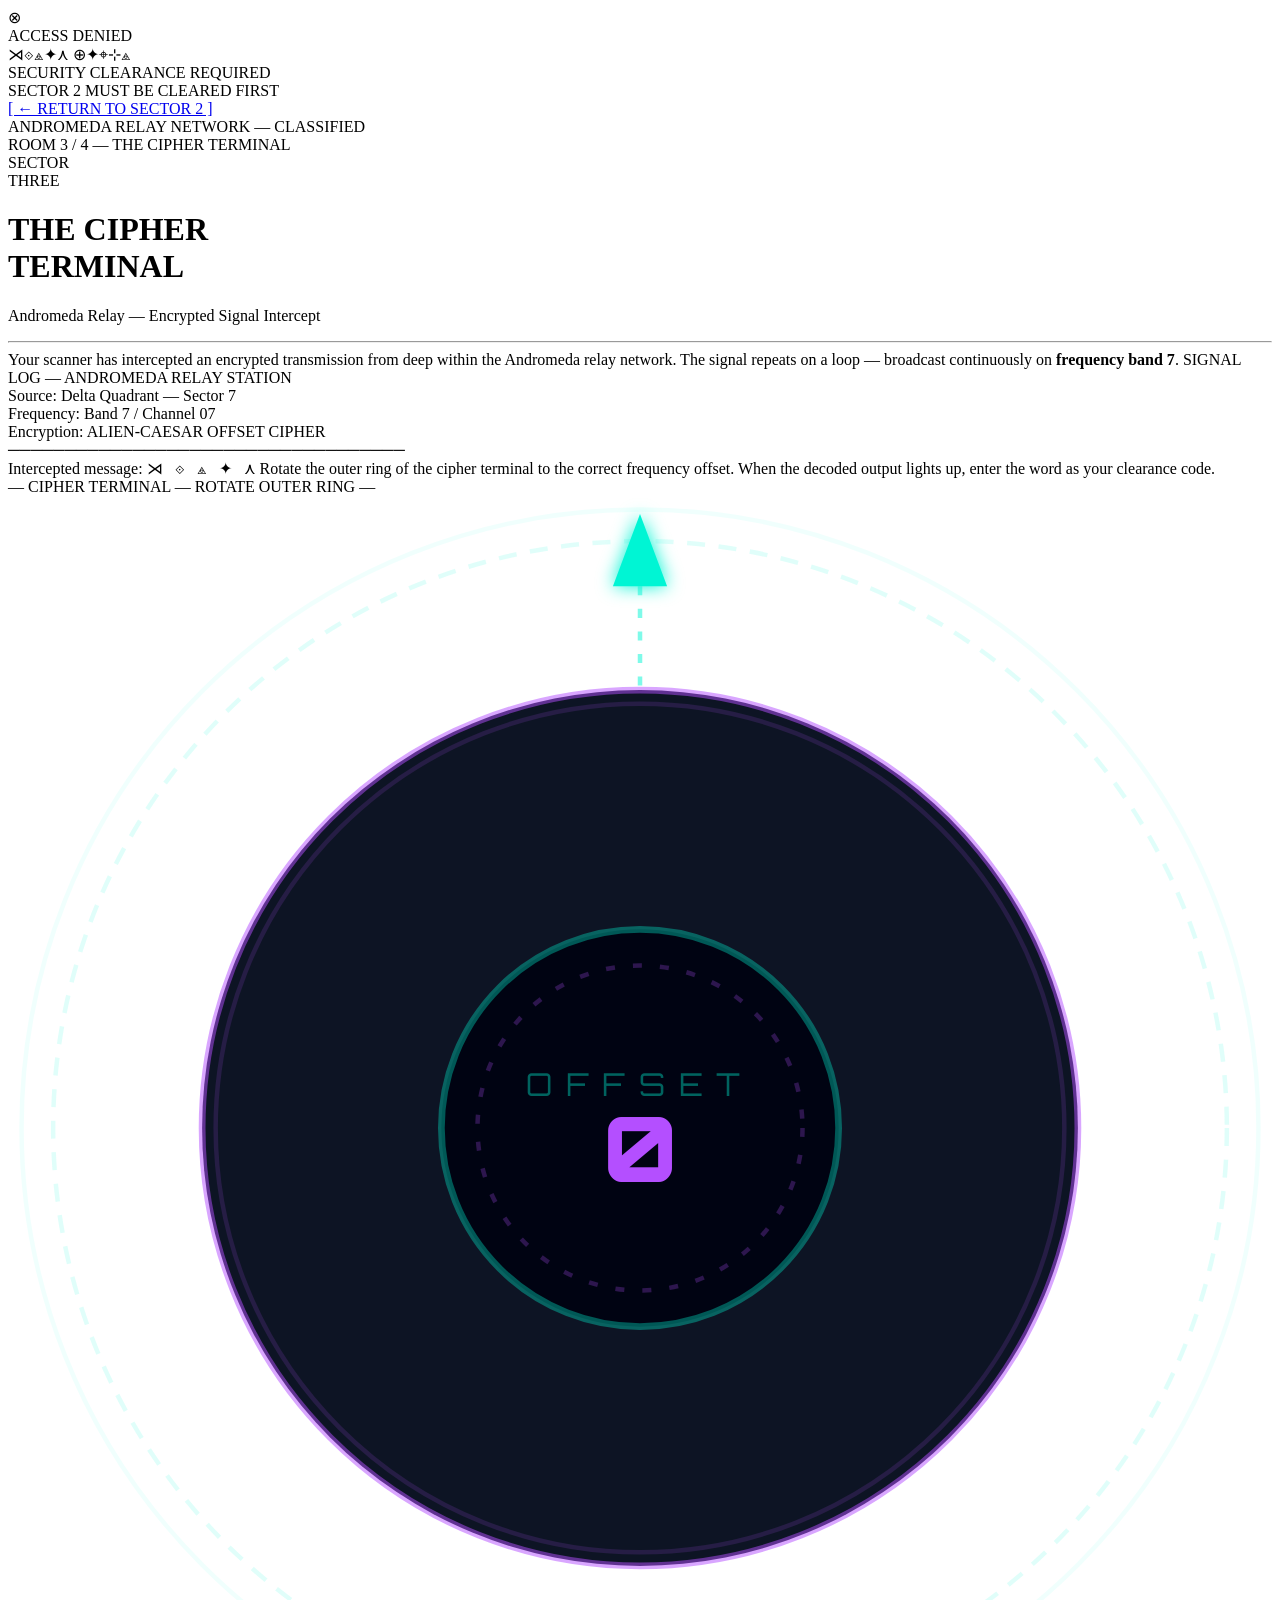
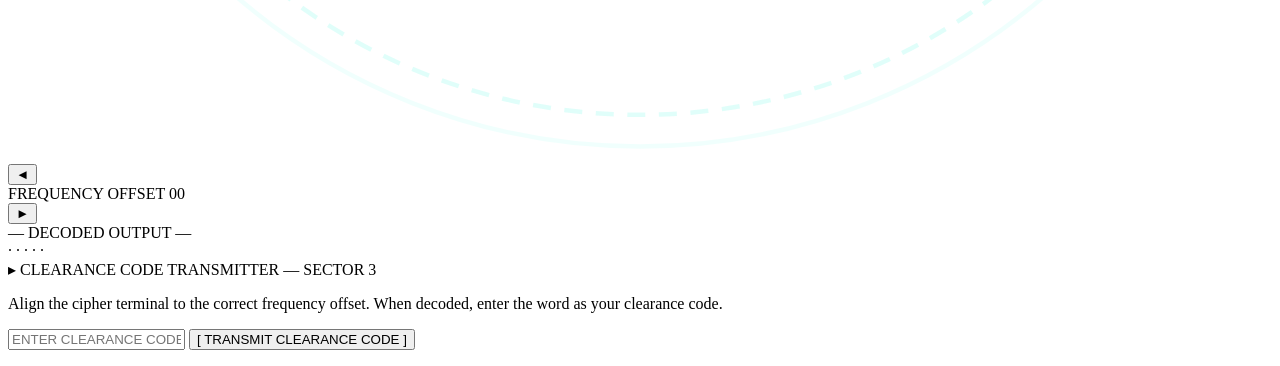
==== index.html @ b783ea75 "feat: add HTML structure and alien narrative for cipher terminal Closes #1" ====
<!DOCTYPE html>
<html lang="en">
<head>
  <meta charset="UTF-8">
  <meta name="viewport" content="width=device-width, initial-scale=1.0">
  <title>Room 3 — The Cipher Terminal</title>
  <link rel="preconnect" href="https://fonts.googleapis.com">
  <link href="https://fonts.googleapis.com/css2?family=Orbitron:wght@400;700;900&family=Share+Tech+Mono&display=swap" rel="stylesheet">
  <link rel="stylesheet" href="style.css">
</head>
<body>

  <!-- Locked screen -->
  <div id="locked-screen">
    <div class="locked-skull">⊗</div>
    <div class="locked-title">ACCESS DENIED</div>
    <div class="locked-alien">⋊⟐⟁✦⋏ ⊕✦⌖⊹⟁</div>
    <div class="locked-sub">SECURITY CLEARANCE REQUIRED<br>SECTOR 2 MUST BE CLEARED FIRST</div>
    <a href="#room2" class="btn-back">[ ← RETURN TO SECTOR 2 ]</a>
  </div>

  <!-- Game screen -->
  <div id="game-screen">

    <div class="room-header">
      <div>
        <div class="room-meta">ANDROMEDA RELAY NETWORK — CLASSIFIED</div>
        <div class="room-title-line">ROOM 3 / 4 — THE CIPHER TERMINAL</div>
      </div>
      <div class="sector-badge">SECTOR<br>THREE</div>
    </div>

    <div class="track">
      <div class="tick done"></div>
      <div class="tick done"></div>
      <div class="tick current"></div>
      <div class="tick"></div>
    </div>

    <h1 class="room-main-title">THE CIPHER<br>TERMINAL</h1>
    <p class="room-sub">Andromeda Relay — Encrypted Signal Intercept</p>

    <hr class="rule">

    <div class="narrative">
      Your scanner has intercepted an encrypted transmission from deep within the Andromeda relay network.
      The signal repeats on a loop — broadcast continuously on <strong class="highlight">frequency band 7</strong>.

      <span class="clue-block">
        SIGNAL LOG — ANDROMEDA RELAY STATION<br>
        Source: Delta Quadrant — Sector 7<br>
        Frequency: Band 7 / Channel 07<br>
        Encryption: ALIEN-CAESAR OFFSET CIPHER<br>
        ───────────────────────────────────<br>
        Intercepted message:
      </span>

      <span class="ciphertext" id="ciphertext-display">⋊ &nbsp; ⟐ &nbsp; ⟁ &nbsp; ✦ &nbsp; ⋏</span>

      Rotate the outer ring of the cipher terminal to the correct frequency offset.
      When the decoded output lights up, enter the word as your clearance code.
    </div>

    <!-- Cipher wheel -->
    <div class="wheel-section">
      <div class="wheel-label">— CIPHER TERMINAL — ROTATE OUTER RING —</div>

      <div class="wheel-wrapper">
        <div class="wheel-glow-ring"></div>
        <svg id="cipher-svg" viewBox="0 0 280 280">
          <!-- Outer decorative rings -->
          <circle cx="140" cy="140" r="137" fill="none" stroke="rgba(0,245,212,0.06)" stroke-width="1"/>
          <circle cx="140" cy="140" r="130" fill="none" stroke="rgba(0,245,212,0.12)" stroke-width="1" stroke-dasharray="4 3"/>

          <!-- Outer alien ring (rotatable) -->
          <g id="outer-ring"></g>

          <!-- Ring divider -->
          <circle cx="140" cy="140" r="97" fill="rgba(0,8,25,0.95)" stroke="rgba(180,79,255,0.5)" stroke-width="1.5"/>
          <circle cx="140" cy="140" r="94" fill="none" stroke="rgba(180,79,255,0.15)" stroke-width="1"/>

          <!-- Inner letters ring (fixed) -->
          <g id="inner-ring"></g>

          <!-- Center plate -->
          <circle cx="140" cy="140" r="44" fill="rgba(0,4,18,0.98)" stroke="rgba(0,245,212,0.35)" stroke-width="1.5"/>
          <circle cx="140" cy="140" r="36" fill="none" stroke="rgba(180,79,255,0.25)" stroke-width="1" stroke-dasharray="2 4"/>

          <!-- Center text -->
          <text x="140" y="133" text-anchor="middle" fill="rgba(0,245,212,0.4)" font-family="Orbitron,sans-serif" font-size="7" letter-spacing="3">OFFSET</text>
          <text id="center-offset" x="140" y="152" text-anchor="middle" fill="#b44fff" font-family="Orbitron,sans-serif" font-size="20" font-weight="900">0</text>

          <!-- Indicator pointer -->
          <polygon points="140,4 134,20 146,20" fill="#00f5d4" filter="url(#glow-cyan-f)"/>
          <line x1="140" y1="20" x2="140" y2="42" stroke="rgba(0,245,212,0.5)" stroke-width="1" stroke-dasharray="2 3"/>

          <!-- Defs -->
          <defs>
            <filter id="glow-cyan-f" x="-50%" y="-50%" width="200%" height="200%">
              <feGaussianBlur in="SourceGraphic" stdDeviation="2" result="blur"/>
              <feMerge><feMergeNode in="blur"/><feMergeNode in="SourceGraphic"/></feMerge>
            </filter>
            <filter id="glow-purple-f" x="-50%" y="-50%" width="200%" height="200%">
              <feGaussianBlur in="SourceGraphic" stdDeviation="1.5" result="blur"/>
              <feMerge><feMergeNode in="blur"/><feMergeNode in="SourceGraphic"/></feMerge>
            </filter>
          </defs>
        </svg>
      </div>

      <div class="wheel-controls">
        <button class="rotate-btn" id="btn-left" onclick="rotate(-1)">◄</button>
        <div class="offset-display">
          <span class="offset-label">FREQUENCY OFFSET</span>
          <span class="offset-value" id="offset-display">00</span>
        </div>
        <button class="rotate-btn" id="btn-right" onclick="rotate(1)">►</button>
      </div>
    </div>

    <!-- Decoded output -->
    <div class="decoded-section">
      <span class="decoded-label">— DECODED OUTPUT —</span>
      <div class="decoded-text" id="decoded-output">· · · · ·</div>
      <div class="decoded-hint" id="decoded-hint"></div>
    </div>

    <!-- Answer -->
    <div class="puzzle">
      <span class="puzzle-label">▸ CLEARANCE CODE TRANSMITTER — SECTOR 3</span>
      <p class="puzzle-q">Align the cipher terminal to the correct frequency offset. When decoded, enter the word as your clearance code.</p>
      <input type="text" id="answer" class="answer-input" placeholder="ENTER CLEARANCE CODE"
             maxlength="10" autocomplete="off" autocorrect="off"
             autocapitalize="characters" spellcheck="false">
      <button class="confirm-btn" onclick="checkAnswer()">[ TRANSMIT CLEARANCE CODE ]</button>
      <p class="feedback" id="feedback"></p>
    </div>

  </div>

  <script src="game.js"></script>
</body>
</html>
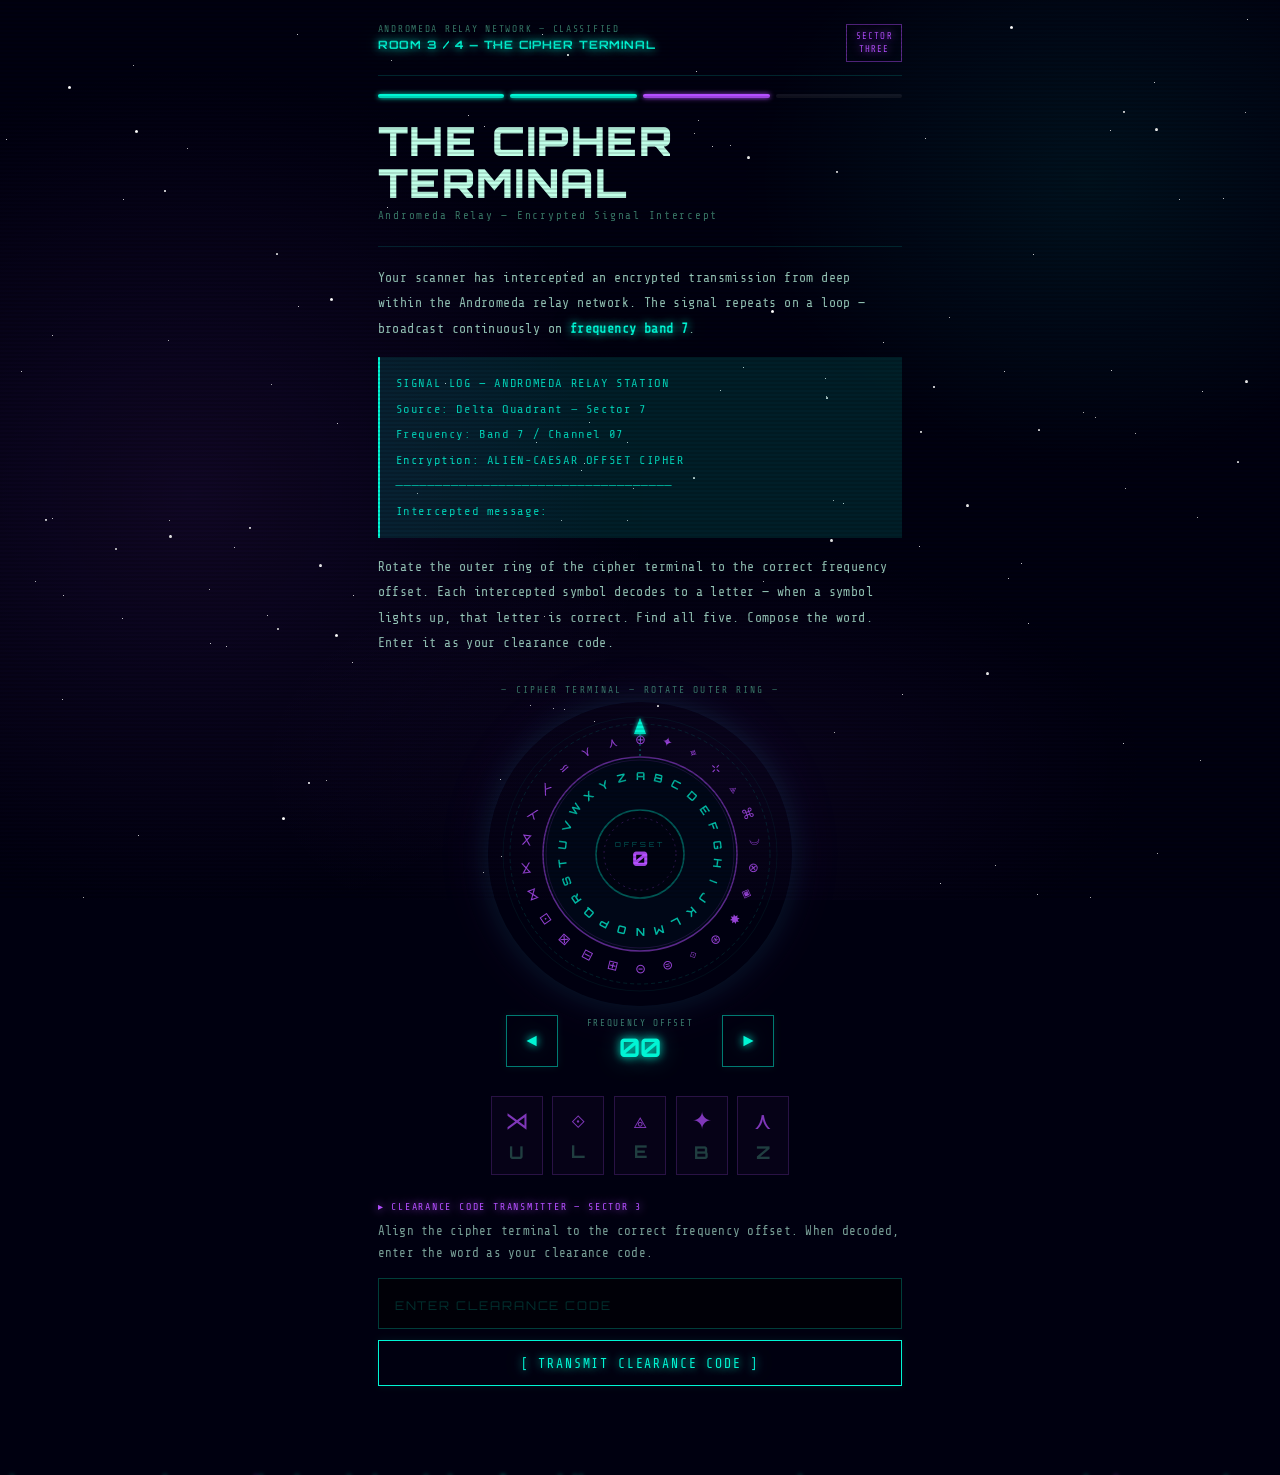
==== commit ae9a25f2: "feat: replace decoded output with per-symbol lighting mechanic Player now reads individual lit lette" ====
--- a/index.html
+++ b/index.html
@@ -9,15 +9,6 @@
   <link rel="stylesheet" href="style.css">
 </head>
 <body>
-
-  <!-- Locked screen -->
-  <div id="locked-screen">
-    <div class="locked-skull">⊗</div>
-    <div class="locked-title">ACCESS DENIED</div>
-    <div class="locked-alien">⋊⟐⟁✦⋏ ⊕✦⌖⊹⟁</div>
-    <div class="locked-sub">SECURITY CLEARANCE REQUIRED<br>SECTOR 2 MUST BE CLEARED FIRST</div>
-    <a href="#room2" class="btn-back">[ ← RETURN TO SECTOR 2 ]</a>
-  </div>
 
   <!-- Game screen -->
   <div id="game-screen">
@@ -55,10 +46,9 @@
         Intercepted message:
       </span>
 
-      <span class="ciphertext" id="ciphertext-display">⋊ &nbsp; ⟐ &nbsp; ⟁ &nbsp; ✦ &nbsp; ⋏</span>
-
       Rotate the outer ring of the cipher terminal to the correct frequency offset.
-      When the decoded output lights up, enter the word as your clearance code.
+      Each intercepted symbol decodes to a letter — when a symbol lights up, that letter is correct.
+      Find all five. Compose the word. Enter it as your clearance code.
     </div>
 
     <!-- Cipher wheel -->
@@ -118,12 +108,8 @@
       </div>
     </div>
 
-    <!-- Decoded output -->
-    <div class="decoded-section">
-      <span class="decoded-label">— DECODED OUTPUT —</span>
-      <div class="decoded-text" id="decoded-output">· · · · ·</div>
-      <div class="decoded-hint" id="decoded-hint"></div>
-    </div>
+    <!-- Symbol grid: each ciphertext symbol + its current decoded letter -->
+    <div class="symbol-grid" id="symbol-grid"></div>
 
     <!-- Answer -->
     <div class="puzzle">
--- a/style.css
+++ b/style.css
@@ -0,0 +1,611 @@
+/* ── Reset & base ─────────────────────────────────────────────────────────── */
+*, *::before, *::after { box-sizing: border-box; margin: 0; padding: 0; }
+
+:root {
+  --bg:          #000010;
+  --panel:       rgba(0, 10, 30, 0.85);
+  --cyan:        #00f5d4;
+  --cyan-dim:    rgba(0, 245, 212, 0.12);
+  --purple:      #b44fff;
+  --purple-dim:  rgba(180, 79, 255, 0.12);
+  --red:         #ff2060;
+  --red-dim:     rgba(255, 32, 96, 0.12);
+  --text:        #c0ffe8;
+  --text-dim:    #3a7a6a;
+  --glow-cyan:   0 0 8px #00f5d4, 0 0 24px rgba(0,245,212,0.4);
+  --glow-purple: 0 0 8px #b44fff, 0 0 24px rgba(180,79,255,0.4);
+  --glow-red:    0 0 8px #ff2060, 0 0 24px rgba(255,32,96,0.4);
+}
+
+html { scroll-behavior: smooth; }
+
+body {
+  background: var(--bg);
+  color: var(--text);
+  font-family: 'Share Tech Mono', 'Courier New', monospace;
+  min-height: 100vh;
+  overflow-x: hidden;
+  cursor: crosshair;
+}
+
+/* ── Nebula background ────────────────────────────────────────────────────── */
+body::before {
+  content: '';
+  position: fixed;
+  inset: 0;
+  background:
+    radial-gradient(ellipse 60% 80% at 15% 55%, rgba(180,79,255,0.09) 0%, transparent 60%),
+    radial-gradient(ellipse 50% 60% at 85% 20%, rgba(0,245,212,0.07) 0%, transparent 55%),
+    radial-gradient(ellipse 70% 50% at 55% 85%, rgba(180,79,255,0.06) 0%, transparent 50%);
+  pointer-events: none;
+  z-index: 0;
+  animation: nebula 18s ease-in-out infinite alternate;
+}
+
+@keyframes nebula {
+  0%   { opacity: 0.6; transform: scale(1); }
+  100% { opacity: 1;   transform: scale(1.04); }
+}
+
+/* ── CRT scanlines ────────────────────────────────────────────────────────── */
+body::after {
+  content: '';
+  position: fixed;
+  inset: 0;
+  background: repeating-linear-gradient(
+    0deg,
+    transparent,
+    transparent 2px,
+    rgba(0,0,0,0.13) 2px,
+    rgba(0,0,0,0.13) 4px
+  );
+  pointer-events: none;
+  z-index: 100;
+  animation: scanflicker 9s infinite;
+}
+
+@keyframes scanflicker {
+  0%, 94%, 100% { opacity: 1; }
+  95%  { opacity: 0.75; }
+  96%  { opacity: 1; }
+  97%  { opacity: 0.6; }
+  98%  { opacity: 1; }
+}
+
+/* ── Stars (created by JS) ───────────────────────────────────────────────── */
+.star {
+  position: fixed;
+  border-radius: 50%;
+  background: #fff;
+  animation: twinkle linear infinite;
+  pointer-events: none;
+  z-index: 1;
+}
+
+@keyframes twinkle {
+  0%, 100% { opacity: 0.15; transform: scale(1); }
+  50%       { opacity: 1;    transform: scale(1.6); }
+}
+
+/* ── Floating particles (created by JS) ─────────────────────────────────── */
+.particle {
+  position: fixed;
+  width: 2px;
+  height: 2px;
+  border-radius: 50%;
+  pointer-events: none;
+  z-index: 1;
+  animation: float-up linear infinite;
+}
+
+@keyframes float-up {
+  from  { transform: translateY(110vh) rotate(0deg);   opacity: 0; }
+  8%    { opacity: 1; }
+  92%   { opacity: 1; }
+  to    { transform: translateY(-80px) rotate(360deg); opacity: 0; }
+}
+
+/* ── Locked screen ───────────────────────────────────────────────────────── */
+#locked-screen {
+  display: none;
+  position: fixed;
+  inset: 0;
+  z-index: 50;
+  align-items: center;
+  justify-content: center;
+  flex-direction: column;
+  gap: 1.2rem;
+  text-align: center;
+  padding: 2rem;
+  background: rgba(0, 0, 5, 0.9);
+}
+
+.locked-skull {
+  font-size: 4rem;
+  color: var(--red);
+  text-shadow: var(--glow-red);
+  animation: skull-pulse 2s infinite;
+}
+
+@keyframes skull-pulse {
+  0%, 100% { transform: scale(1);    text-shadow: var(--glow-red); }
+  50%       { transform: scale(1.08); text-shadow: 0 0 20px #ff2060, 0 0 60px rgba(255,32,96,0.6); }
+}
+
+.locked-title {
+  font-family: 'Orbitron', sans-serif;
+  font-size: clamp(2rem, 8vw, 3.6rem);
+  font-weight: 900;
+  color: var(--red);
+  text-shadow: var(--glow-red);
+  letter-spacing: 0.18em;
+  animation: glitch 4s infinite;
+}
+
+.locked-alien {
+  font-size: 1.4rem;
+  color: rgba(255,32,96,0.4);
+  letter-spacing: 0.3em;
+  animation: alien-flicker 3s infinite;
+}
+
+@keyframes alien-flicker {
+  0%, 100% { opacity: 0.4; }
+  50%       { opacity: 0.8; }
+  75%       { opacity: 0.2; }
+}
+
+@keyframes glitch {
+  0%, 82%, 100% {
+    text-shadow: var(--glow-red);
+    transform: translate(0, 0);
+  }
+  83% { transform: translate(-4px, 2px); text-shadow: 4px 0 #ff2060, -4px 0 #00f5d4; }
+  84% { transform: translate(4px, -2px); }
+  85% { transform: translate(0, 0); }
+  87% { transform: translate(-2px, 0); }
+  88% { transform: translate(0, 0); }
+}
+
+.locked-sub {
+  color: var(--text-dim);
+  font-size: 0.78rem;
+  letter-spacing: 0.14em;
+  line-height: 1.8;
+}
+
+.btn-back {
+  display: inline-block;
+  margin-top: 0.5rem;
+  padding: 0.8rem 2rem;
+  border: 1px solid var(--cyan);
+  color: var(--cyan);
+  text-decoration: none;
+  font-family: 'Share Tech Mono', monospace;
+  font-size: 0.82rem;
+  letter-spacing: 0.12em;
+  text-shadow: var(--glow-cyan);
+  box-shadow: 0 0 12px rgba(0,245,212,0.15);
+  transition: all 0.3s;
+}
+
+.btn-back:hover {
+  background: var(--cyan-dim);
+  box-shadow: var(--glow-cyan);
+}
+
+/* ── Game screen ─────────────────────────────────────────────────────────── */
+#game-screen {
+  position: relative;
+  z-index: 10;
+  max-width: 560px;
+  margin: 0 auto;
+  padding: 1.5rem 1.1rem 4rem;
+}
+
+/* ── Room header ─────────────────────────────────────────────────────────── */
+.room-header {
+  display: flex;
+  justify-content: space-between;
+  align-items: flex-start;
+  border-bottom: 1px solid rgba(0,245,212,0.15);
+  padding-bottom: 0.8rem;
+  margin-bottom: 1.1rem;
+}
+
+.room-meta {
+  font-size: 0.6rem;
+  letter-spacing: 0.18em;
+  color: var(--text-dim);
+  margin-bottom: 0.2rem;
+}
+
+.room-title-line {
+  font-family: 'Orbitron', sans-serif;
+  font-size: 0.72rem;
+  font-weight: 700;
+  color: var(--cyan);
+  text-shadow: var(--glow-cyan);
+  letter-spacing: 0.08em;
+}
+
+.sector-badge {
+  font-size: 0.56rem;
+  letter-spacing: 0.12em;
+  color: var(--purple);
+  text-shadow: var(--glow-purple);
+  border: 1px solid rgba(180,79,255,0.5);
+  padding: 0.3rem 0.55rem;
+  text-align: center;
+  line-height: 1.5;
+  animation: badge-pulse 2.5s infinite;
+  flex-shrink: 0;
+}
+
+@keyframes badge-pulse {
+  0%, 100% { box-shadow: 0 0 4px rgba(180,79,255,0.2); }
+  50%       { box-shadow: var(--glow-purple); }
+}
+
+/* ── Progress track ──────────────────────────────────────────────────────── */
+.track {
+  display: flex;
+  gap: 6px;
+  margin-bottom: 1.4rem;
+}
+
+.tick {
+  flex: 1;
+  height: 4px;
+  border-radius: 2px;
+  background: rgba(255,255,255,0.07);
+}
+
+.tick.done {
+  background: var(--cyan);
+  box-shadow: 0 0 5px var(--cyan);
+}
+
+.tick.current {
+  background: var(--purple);
+  box-shadow: 0 0 5px var(--purple);
+  animation: tick-pulse 1.6s ease-in-out infinite;
+}
+
+@keyframes tick-pulse {
+  0%, 100% { opacity: 1; }
+  50%       { opacity: 0.45; }
+}
+
+/* ── Main title ──────────────────────────────────────────────────────────── */
+.room-main-title {
+  font-family: 'Orbitron', sans-serif;
+  font-size: clamp(1.7rem, 6.5vw, 2.5rem);
+  font-weight: 900;
+  line-height: 1.05;
+  letter-spacing: 0.04em;
+  margin-bottom: 0.3rem;
+}
+
+.room-sub {
+  font-size: 0.68rem;
+  letter-spacing: 0.16em;
+  color: var(--text-dim);
+  margin-bottom: 1.5rem;
+}
+
+.rule {
+  border: none;
+  border-top: 1px solid rgba(0,245,212,0.13);
+  margin: 1.1rem 0;
+}
+
+/* ── Narrative ───────────────────────────────────────────────────────────── */
+.narrative {
+  font-size: 0.82rem;
+  line-height: 1.95;
+  color: rgba(192,255,232,0.78);
+  margin-bottom: 1.5rem;
+  letter-spacing: 0.03em;
+}
+
+.highlight {
+  color: var(--cyan);
+  text-shadow: var(--glow-cyan);
+}
+
+.clue-block {
+  display: block;
+  margin: 1rem 0;
+  padding: 0.85rem 1rem;
+  border-left: 2px solid var(--cyan);
+  background: var(--cyan-dim);
+  font-size: 0.76rem;
+  letter-spacing: 0.05em;
+  line-height: 2.1;
+  color: rgba(0,245,212,0.85);
+}
+
+.ciphertext {
+  display: block;
+  font-size: 1.9rem;
+  letter-spacing: 0.2em;
+  text-align: center;
+  color: var(--purple);
+  text-shadow: var(--glow-purple);
+  margin: 1.2rem 0;
+  animation: cipher-glow 3s ease-in-out infinite;
+}
+
+@keyframes cipher-glow {
+  0%, 100% { text-shadow: var(--glow-purple); }
+  50%       { text-shadow: 0 0 16px #b44fff, 0 0 50px rgba(180,79,255,0.5); }
+}
+
+/* ── Cipher wheel section ────────────────────────────────────────────────── */
+.wheel-section {
+  display: flex;
+  flex-direction: column;
+  align-items: center;
+  margin: 1.8rem 0;
+}
+
+.wheel-label {
+  font-size: 0.6rem;
+  letter-spacing: 0.22em;
+  color: var(--text-dim);
+  margin-bottom: 1.2rem;
+  text-transform: uppercase;
+}
+
+.wheel-wrapper {
+  position: relative;
+  width: 280px;
+  height: 280px;
+}
+
+/* Ambient outer glow ring */
+.wheel-glow-ring {
+  position: absolute;
+  inset: -12px;
+  border-radius: 50%;
+  background: transparent;
+  box-shadow: 0 0 30px rgba(0,245,212,0.1), 0 0 60px rgba(180,79,255,0.08);
+  animation: wheel-ambient 4s ease-in-out infinite alternate;
+  pointer-events: none;
+}
+
+@keyframes wheel-ambient {
+  0%   { box-shadow: 0 0 30px rgba(0,245,212,0.1),  0 0 60px rgba(180,79,255,0.08); }
+  100% { box-shadow: 0 0 50px rgba(0,245,212,0.18), 0 0 90px rgba(180,79,255,0.14); }
+}
+
+#cipher-svg {
+  width: 100%;
+  height: 100%;
+  overflow: visible;
+}
+
+#outer-ring {
+  transform-origin: 140px 140px;
+  transition: transform 0.32s cubic-bezier(0.34, 1.56, 0.64, 1);
+}
+
+/* ── Wheel controls ──────────────────────────────────────────────────────── */
+.wheel-controls {
+  display: flex;
+  align-items: center;
+  gap: 1.8rem;
+  margin-top: 1.3rem;
+}
+
+.rotate-btn {
+  background: none;
+  border: 1px solid rgba(0,245,212,0.5);
+  color: var(--cyan);
+  font-family: 'Share Tech Mono', monospace;
+  font-size: 1.1rem;
+  width: 52px;
+  height: 52px;
+  cursor: pointer;
+  transition: all 0.2s;
+  text-shadow: var(--glow-cyan);
+  box-shadow: 0 0 8px rgba(0,245,212,0.08);
+  letter-spacing: 0;
+}
+
+.rotate-btn:hover {
+  background: var(--cyan-dim);
+  border-color: var(--cyan);
+  box-shadow: var(--glow-cyan);
+  transform: scale(1.06);
+}
+
+.rotate-btn:active { transform: scale(0.94); }
+
+.offset-display { text-align: center; }
+
+.offset-label {
+  font-size: 0.58rem;
+  letter-spacing: 0.18em;
+  color: var(--text-dim);
+  display: block;
+  margin-bottom: 0.2rem;
+}
+
+.offset-value {
+  font-family: 'Orbitron', sans-serif;
+  font-size: 1.6rem;
+  font-weight: 700;
+  color: var(--cyan);
+  text-shadow: var(--glow-cyan);
+  display: block;
+}
+
+/* ── Symbol grid ─────────────────────────────────────────────────────────── */
+.symbol-grid {
+  display: flex;
+  justify-content: center;
+  gap: 0.6rem;
+  margin: 1.5rem 0;
+}
+
+.sym-cell {
+  display: flex;
+  flex-direction: column;
+  align-items: center;
+  gap: 0.4rem;
+  padding: 0.65rem 0.5rem;
+  border: 1px solid rgba(180,79,255,0.2);
+  background: rgba(180,79,255,0.03);
+  min-width: 52px;
+  transition: border-color 0.3s, background 0.3s, box-shadow 0.3s;
+}
+
+.sym-alien {
+  font-size: 1.5rem;
+  color: rgba(180,79,255,0.7);
+  transition: color 0.3s, text-shadow 0.3s;
+}
+
+.sym-letter {
+  font-family: 'Orbitron', sans-serif;
+  font-size: 1.1rem;
+  font-weight: 700;
+  color: rgba(58,122,106,0.5);
+  transition: color 0.3s, text-shadow 0.3s;
+  min-height: 1.4rem;
+}
+
+/* Correct state — individual symbol lights up */
+.sym-cell.sym-correct {
+  border-color: rgba(0,245,212,0.6);
+  background: rgba(0,245,212,0.05);
+  box-shadow: 0 0 14px rgba(0,245,212,0.2);
+  animation: sym-pulse 1.4s ease-in-out infinite;
+}
+
+.sym-cell.sym-correct .sym-alien {
+  color: var(--cyan);
+  text-shadow: var(--glow-cyan);
+}
+
+.sym-cell.sym-correct .sym-letter {
+  color: var(--cyan);
+  text-shadow: var(--glow-cyan);
+}
+
+@keyframes sym-pulse {
+  0%, 100% { box-shadow: 0 0 14px rgba(0,245,212,0.2); }
+  50%       { box-shadow: 0 0 26px rgba(0,245,212,0.45); }
+}
+
+/* ── Answer section ──────────────────────────────────────────────────────── */
+.puzzle { margin-top: 1.6rem; }
+
+.puzzle-label {
+  font-size: 0.62rem;
+  letter-spacing: 0.18em;
+  color: var(--purple);
+  text-shadow: var(--glow-purple);
+  margin-bottom: 0.6rem;
+  display: block;
+}
+
+.puzzle-q {
+  font-size: 0.78rem;
+  color: rgba(192,255,232,0.62);
+  margin-bottom: 0.9rem;
+  line-height: 1.7;
+  letter-spacing: 0.02em;
+}
+
+.answer-input {
+  width: 100%;
+  background: rgba(0, 0, 0, 0.55);
+  border: 1px solid rgba(0,245,212,0.25);
+  color: var(--cyan);
+  font-family: 'Orbitron', sans-serif;
+  font-size: 1rem;
+  padding: 0.9rem 1rem;
+  letter-spacing: 0.22em;
+  text-transform: uppercase;
+  outline: none;
+  transition: border-color 0.3s, box-shadow 0.3s;
+  margin-bottom: 0.7rem;
+}
+
+.answer-input::placeholder {
+  color: rgba(0,245,212,0.2);
+  font-size: 0.75rem;
+  letter-spacing: 0.16em;
+}
+
+.answer-input:focus {
+  border-color: var(--cyan);
+  box-shadow: 0 0 12px rgba(0,245,212,0.18);
+}
+
+.confirm-btn {
+  width: 100%;
+  background: none;
+  border: 1px solid var(--cyan);
+  color: var(--cyan);
+  font-family: 'Share Tech Mono', monospace;
+  font-size: 0.82rem;
+  padding: 0.9rem;
+  letter-spacing: 0.14em;
+  cursor: pointer;
+  text-shadow: var(--glow-cyan);
+  box-shadow: 0 0 8px rgba(0,245,212,0.08);
+  transition: all 0.3s;
+}
+
+.confirm-btn:hover {
+  background: var(--cyan-dim);
+  box-shadow: var(--glow-cyan);
+}
+
+.confirm-btn:active { transform: scale(0.99); }
+
+.feedback {
+  margin-top: 0.75rem;
+  font-size: 0.73rem;
+  letter-spacing: 0.1em;
+  min-height: 1.1em;
+  text-align: center;
+}
+
+.feedback.success {
+  color: var(--cyan);
+  text-shadow: var(--glow-cyan);
+}
+
+.feedback.error {
+  color: var(--red);
+  text-shadow: var(--glow-red);
+}
+
+/* ── Flash overlays ──────────────────────────────────────────────────────── */
+@keyframes flash-ok {
+  0%, 100% { background: transparent; }
+  40%       { background: rgba(0,245,212,0.06); }
+}
+
+@keyframes flash-err {
+  0%, 100% { background: transparent; }
+  40%       { background: rgba(255,32,96,0.06); }
+}
+
+.flash-ok  { animation: flash-ok  0.65s ease; }
+.flash-err { animation: flash-err 0.65s ease; }
+
+/* ── Mobile ──────────────────────────────────────────────────────────────── */
+@media (max-width: 380px) {
+  .wheel-wrapper {
+    width: 250px;
+    height: 250px;
+  }
+  .room-main-title { font-size: 1.5rem; }
+  .decoded-text { font-size: 1.2rem; }
+}
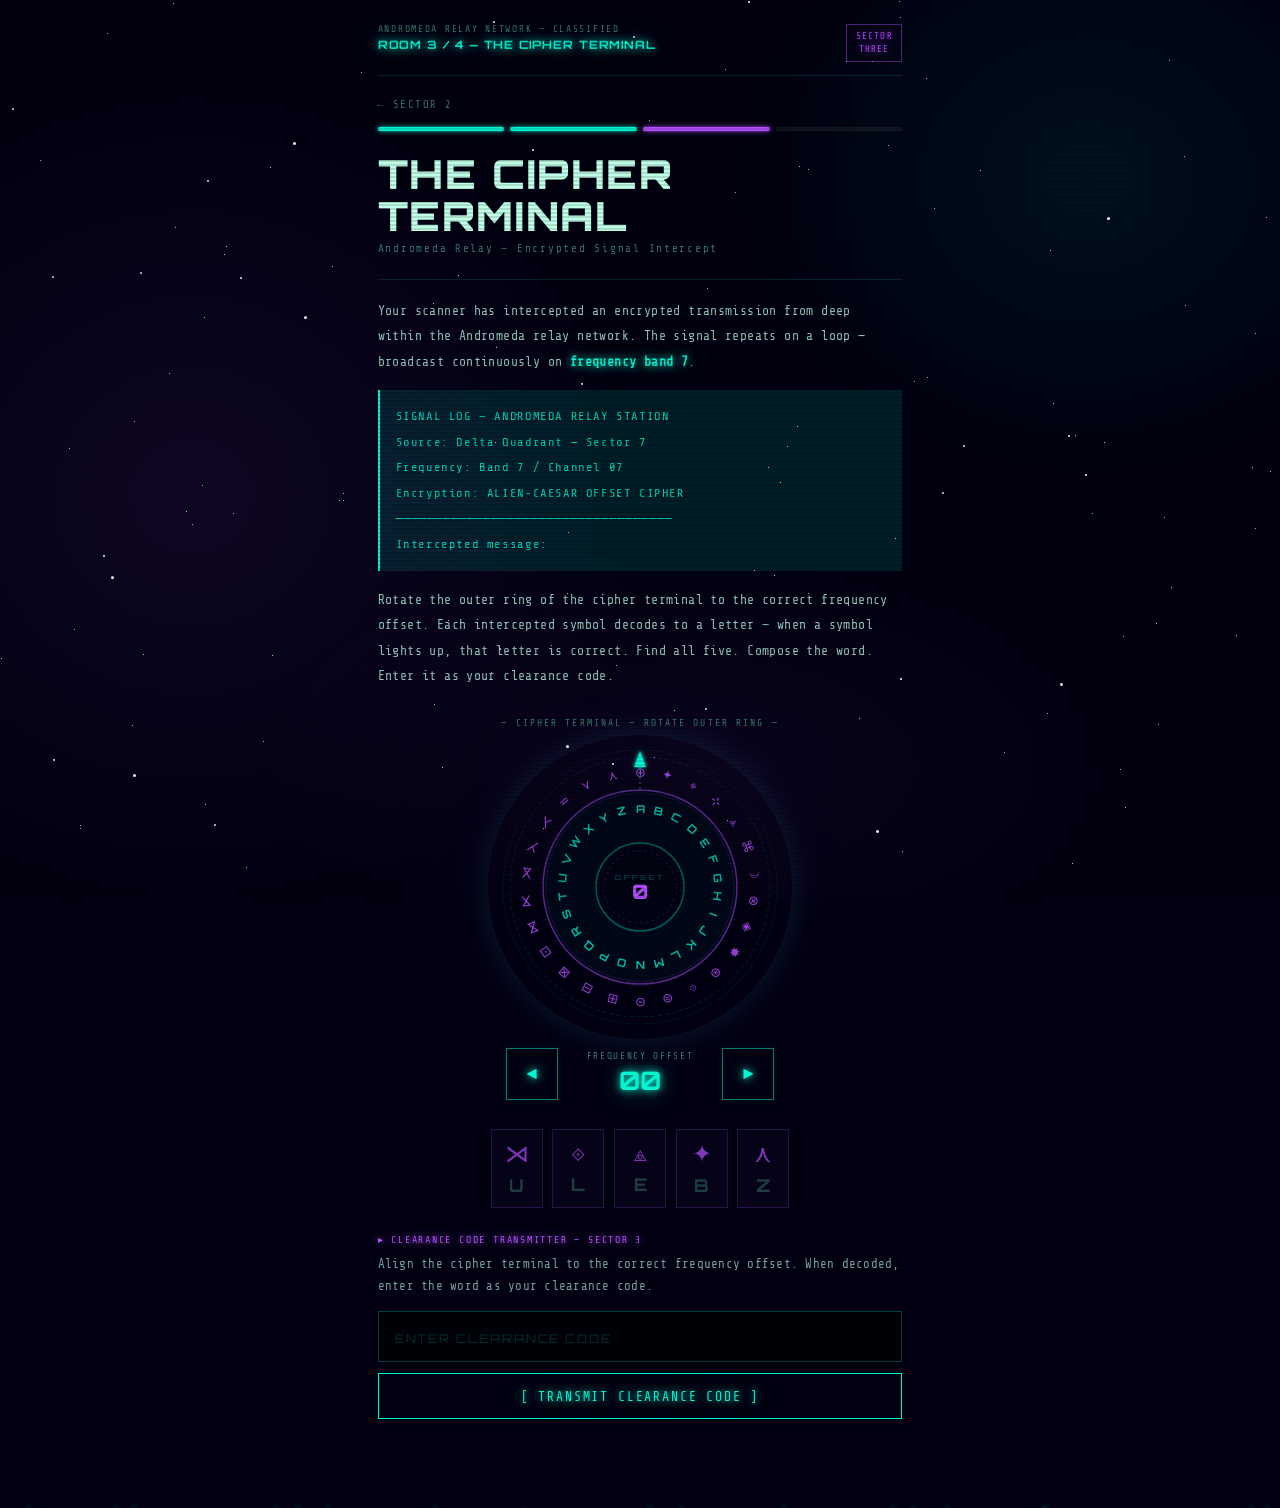
==== commit 77249b9f: "feat: add back-link to Room 2 with URL managed in game.js" ====
--- a/index.html
+++ b/index.html
@@ -20,6 +20,8 @@
       </div>
       <div class="sector-badge">SECTOR<br>THREE</div>
     </div>
+
+    <a href="#" id="back-link" class="back-link">← SECTOR 2</a>
 
     <div class="track">
       <div class="tick done"></div>
--- a/style.css
+++ b/style.css
@@ -247,6 +247,19 @@
   50%       { box-shadow: var(--glow-purple); }
 }
 
+/* ── Back link ───────────────────────────────────────────────────────────── */
+.back-link {
+  display: inline-block;
+  font-size: 0.65rem;
+  letter-spacing: 0.14em;
+  color: var(--text-dim);
+  text-decoration: none;
+  margin-bottom: 1rem;
+  transition: color 0.2s;
+}
+
+.back-link:hover { color: var(--cyan); }
+
 /* ── Progress track ──────────────────────────────────────────────────────── */
 .track {
   display: flex;
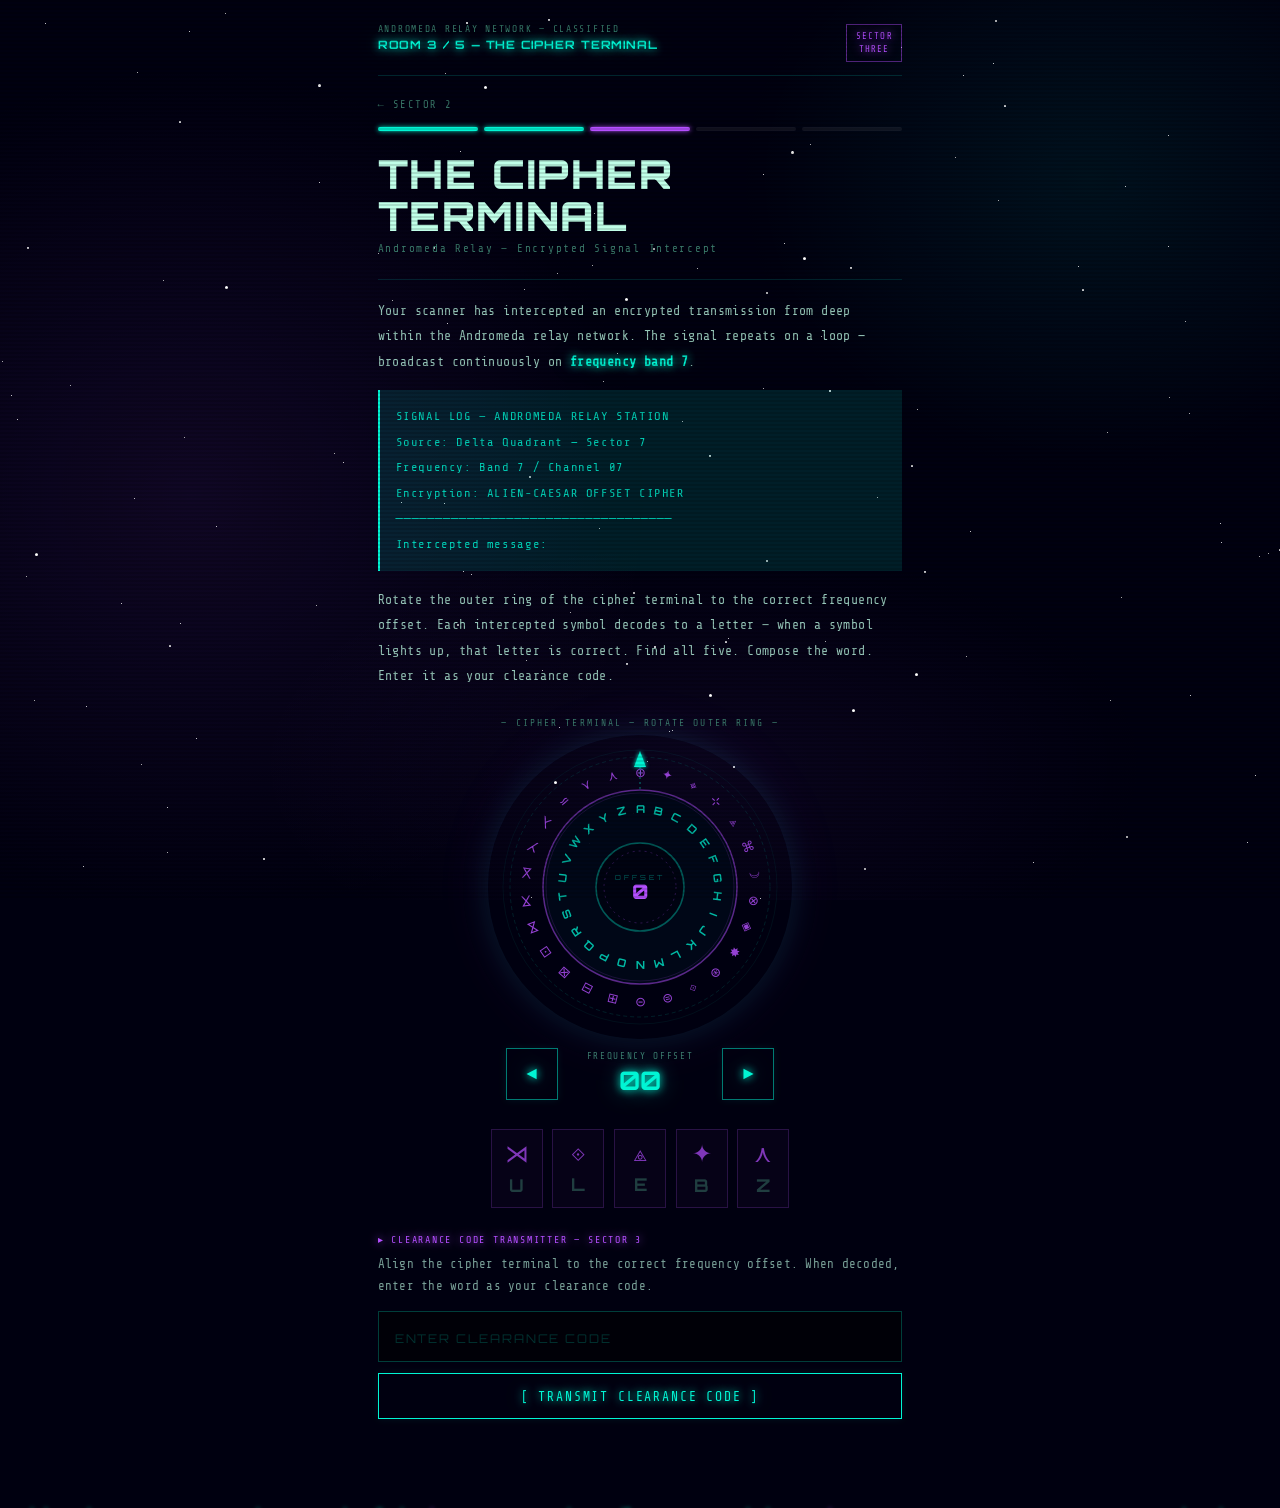
==== commit 41bbf1f4: "fix: update room count to 5 in header and progress bar" ====
--- a/index.html
+++ b/index.html
@@ -16,7 +16,7 @@
     <div class="room-header">
       <div>
         <div class="room-meta">ANDROMEDA RELAY NETWORK — CLASSIFIED</div>
-        <div class="room-title-line">ROOM 3 / 4 — THE CIPHER TERMINAL</div>
+        <div class="room-title-line">ROOM 3 / 5 — THE CIPHER TERMINAL</div>
       </div>
       <div class="sector-badge">SECTOR<br>THREE</div>
     </div>
@@ -27,6 +27,7 @@
       <div class="tick done"></div>
       <div class="tick done"></div>
       <div class="tick current"></div>
+      <div class="tick"></div>
       <div class="tick"></div>
     </div>
 
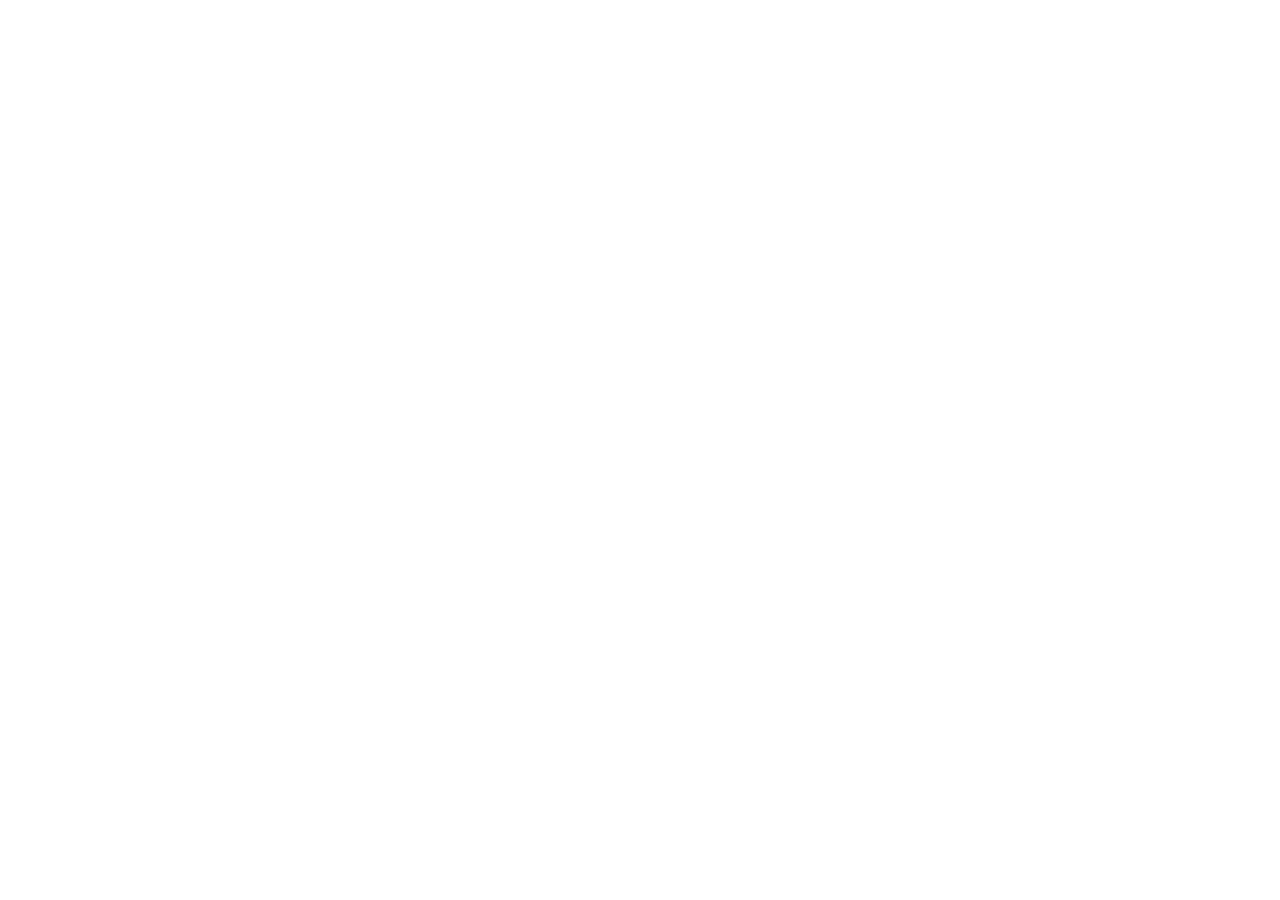
==== commit fd12e213: "feat: add cross-room timer via URL ?t param" ====
--- a/index.html
+++ b/index.html
@@ -19,6 +19,10 @@
         <div class="room-title-line">ROOM 3 / 5 — THE CIPHER TERMINAL</div>
       </div>
       <div class="sector-badge">SECTOR<br>THREE</div>
+      <div class="timer-wrap">
+        <span class="timer-label">TID</span>
+        <span class="timer-display" id="timer-display">--:--</span>
+      </div>
     </div>
 
     <a href="#" id="back-link" class="back-link">← SECTOR 2</a>
--- a/style.css
+++ b/style.css
@@ -229,6 +229,28 @@
   letter-spacing: 0.08em;
 }
 
+.timer-wrap {
+  text-align: center;
+  flex-shrink: 0;
+}
+
+.timer-label {
+  display: block;
+  font-size: 0.55rem;
+  letter-spacing: 0.18em;
+  color: var(--text-dim);
+  margin-bottom: 0.1rem;
+}
+
+.timer-display {
+  font-family: 'Orbitron', sans-serif;
+  font-size: 1.1rem;
+  font-weight: 700;
+  color: var(--cyan);
+  text-shadow: var(--glow-cyan);
+  letter-spacing: 0.08em;
+}
+
 .sector-badge {
   font-size: 0.56rem;
   letter-spacing: 0.12em;
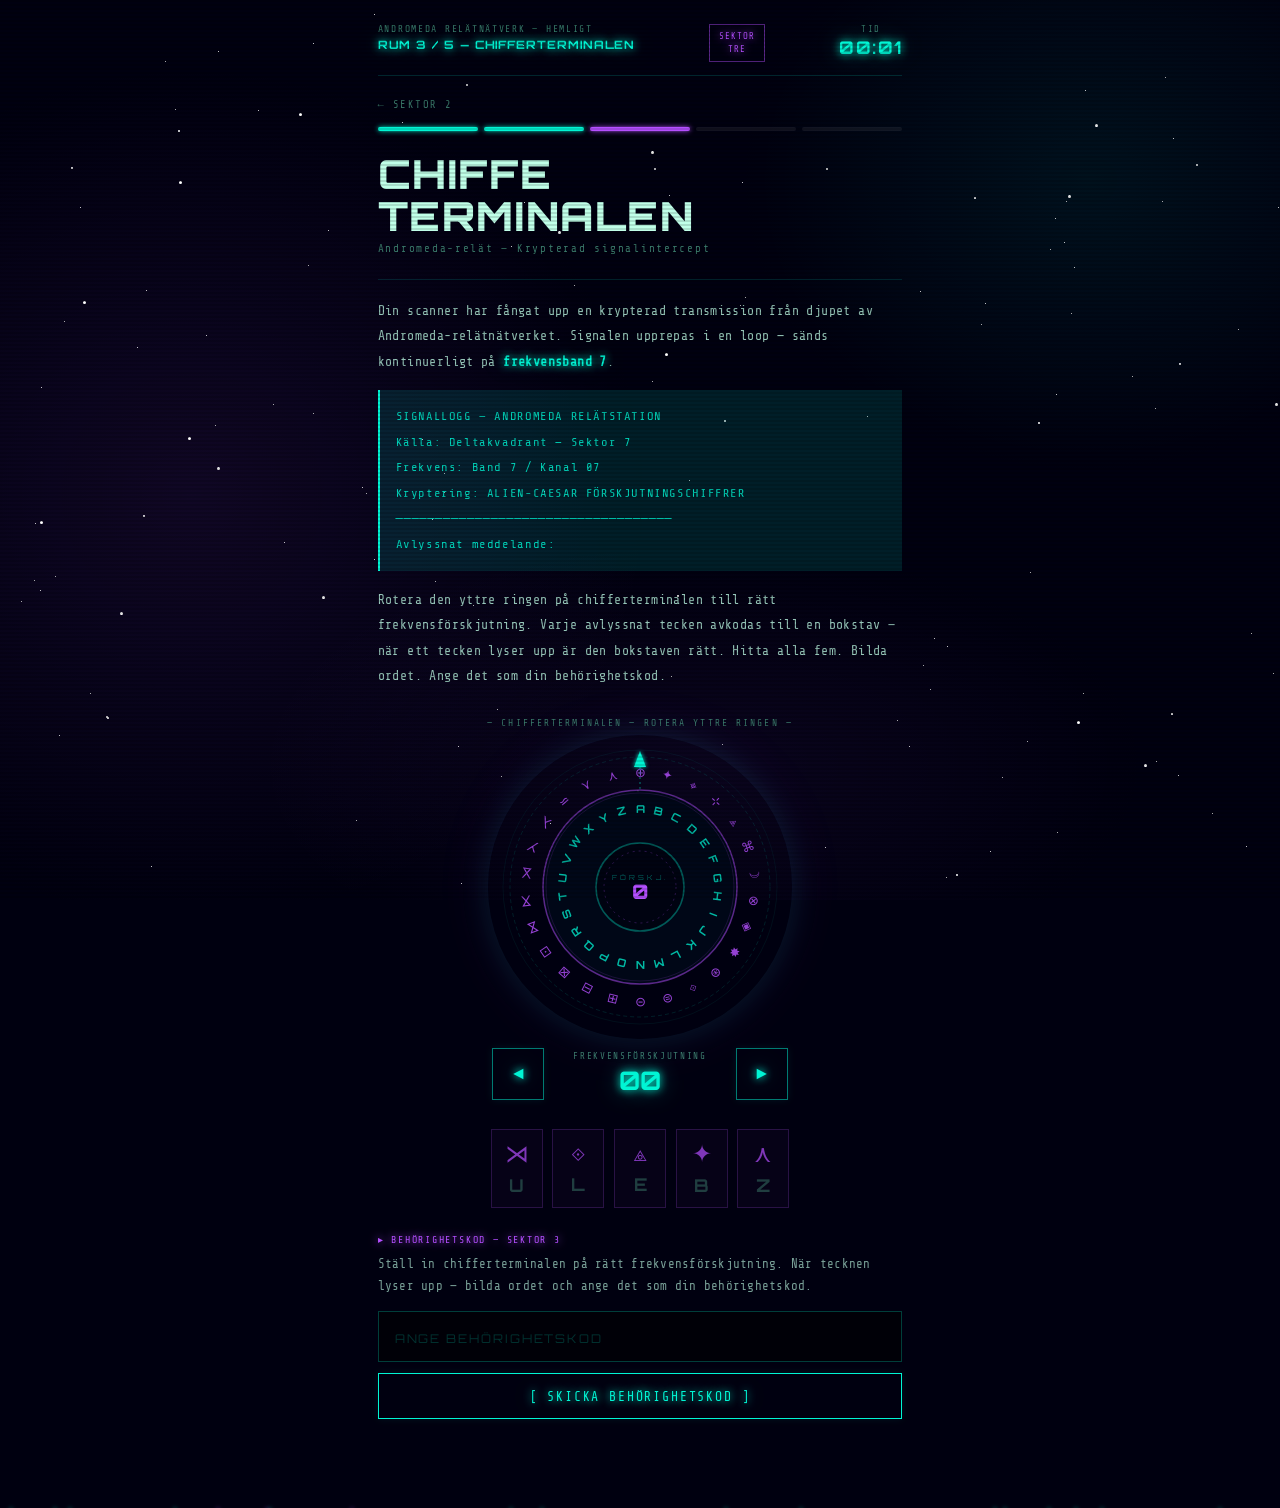
==== commit 5fbca136: "feat: translate Room 3 to Swedish" ====
--- a/index.html
+++ b/index.html
@@ -1,9 +1,9 @@
 <!DOCTYPE html>
-<html lang="en">
+<html lang="sv">
 <head>
   <meta charset="UTF-8">
   <meta name="viewport" content="width=device-width, initial-scale=1.0">
-  <title>Room 3 — The Cipher Terminal</title>
+  <title>Rum 3 — Chifferterminalen</title>
   <link rel="preconnect" href="https://fonts.googleapis.com">
   <link href="https://fonts.googleapis.com/css2?family=Orbitron:wght@400;700;900&family=Share+Tech+Mono&display=swap" rel="stylesheet">
   <link rel="stylesheet" href="style.css">
@@ -15,17 +15,17 @@
 
     <div class="room-header">
       <div>
-        <div class="room-meta">ANDROMEDA RELAY NETWORK — CLASSIFIED</div>
-        <div class="room-title-line">ROOM 3 / 5 — THE CIPHER TERMINAL</div>
+        <div class="room-meta">ANDROMEDA RELÄTNÄTVERK — HEMLIGT</div>
+        <div class="room-title-line">RUM 3 / 5 — CHIFFERTERMINALEN</div>
       </div>
-      <div class="sector-badge">SECTOR<br>THREE</div>
+      <div class="sector-badge">SEKTOR<br>TRE</div>
       <div class="timer-wrap">
         <span class="timer-label">TID</span>
         <span class="timer-display" id="timer-display">--:--</span>
       </div>
     </div>
 
-    <a href="#" id="back-link" class="back-link">← SECTOR 2</a>
+    <a href="#" id="back-link" class="back-link">← SEKTOR 2</a>
 
     <div class="track">
       <div class="tick done"></div>
@@ -35,32 +35,32 @@
       <div class="tick"></div>
     </div>
 
-    <h1 class="room-main-title">THE CIPHER<br>TERMINAL</h1>
-    <p class="room-sub">Andromeda Relay — Encrypted Signal Intercept</p>
+    <h1 class="room-main-title">CHIFFE<br>TERMINALEN</h1>
+    <p class="room-sub">Andromeda-relät — Krypterad signalintercept</p>
 
     <hr class="rule">
 
     <div class="narrative">
-      Your scanner has intercepted an encrypted transmission from deep within the Andromeda relay network.
-      The signal repeats on a loop — broadcast continuously on <strong class="highlight">frequency band 7</strong>.
+      Din scanner har fångat upp en krypterad transmission från djupet av Andromeda-relätnätverket.
+      Signalen upprepas i en loop — sänds kontinuerligt på <strong class="highlight">frekvensband 7</strong>.
 
       <span class="clue-block">
-        SIGNAL LOG — ANDROMEDA RELAY STATION<br>
-        Source: Delta Quadrant — Sector 7<br>
-        Frequency: Band 7 / Channel 07<br>
-        Encryption: ALIEN-CAESAR OFFSET CIPHER<br>
+        SIGNALLOGG — ANDROMEDA RELÄTSTATION<br>
+        Källa: Deltakvadrant — Sektor 7<br>
+        Frekvens: Band 7 / Kanal 07<br>
+        Kryptering: ALIEN-CAESAR FÖRSKJUTNINGSCHIFFRER<br>
         ───────────────────────────────────<br>
-        Intercepted message:
+        Avlyssnat meddelande:
       </span>
 
-      Rotate the outer ring of the cipher terminal to the correct frequency offset.
-      Each intercepted symbol decodes to a letter — when a symbol lights up, that letter is correct.
-      Find all five. Compose the word. Enter it as your clearance code.
+      Rotera den yttre ringen på chifferterminalen till rätt frekvensförskjutning.
+      Varje avlyssnat tecken avkodas till en bokstav — när ett tecken lyser upp är den bokstaven rätt.
+      Hitta alla fem. Bilda ordet. Ange det som din behörighetskod.
     </div>
 
     <!-- Cipher wheel -->
     <div class="wheel-section">
-      <div class="wheel-label">— CIPHER TERMINAL — ROTATE OUTER RING —</div>
+      <div class="wheel-label">— CHIFFERTERMINALEN — ROTERA YTTRE RINGEN —</div>
 
       <div class="wheel-wrapper">
         <div class="wheel-glow-ring"></div>
@@ -84,7 +84,7 @@
           <circle cx="140" cy="140" r="36" fill="none" stroke="rgba(180,79,255,0.25)" stroke-width="1" stroke-dasharray="2 4"/>
 
           <!-- Center text -->
-          <text x="140" y="133" text-anchor="middle" fill="rgba(0,245,212,0.4)" font-family="Orbitron,sans-serif" font-size="7" letter-spacing="3">OFFSET</text>
+          <text x="140" y="133" text-anchor="middle" fill="rgba(0,245,212,0.4)" font-family="Orbitron,sans-serif" font-size="7" letter-spacing="3">FÖRSKJ.</text>
           <text id="center-offset" x="140" y="152" text-anchor="middle" fill="#b44fff" font-family="Orbitron,sans-serif" font-size="20" font-weight="900">0</text>
 
           <!-- Indicator pointer -->
@@ -108,7 +108,7 @@
       <div class="wheel-controls">
         <button class="rotate-btn" id="btn-left" onclick="rotate(-1)">◄</button>
         <div class="offset-display">
-          <span class="offset-label">FREQUENCY OFFSET</span>
+          <span class="offset-label">FREKVENSFÖRSKJUTNING</span>
           <span class="offset-value" id="offset-display">00</span>
         </div>
         <button class="rotate-btn" id="btn-right" onclick="rotate(1)">►</button>
@@ -120,12 +120,12 @@
 
     <!-- Answer -->
     <div class="puzzle">
-      <span class="puzzle-label">▸ CLEARANCE CODE TRANSMITTER — SECTOR 3</span>
-      <p class="puzzle-q">Align the cipher terminal to the correct frequency offset. When decoded, enter the word as your clearance code.</p>
-      <input type="text" id="answer" class="answer-input" placeholder="ENTER CLEARANCE CODE"
+      <span class="puzzle-label">▸ BEHÖRIGHETSKOD — SEKTOR 3</span>
+      <p class="puzzle-q">Ställ in chifferterminalen på rätt frekvensförskjutning. När tecknen lyser upp — bilda ordet och ange det som din behörighetskod.</p>
+      <input type="text" id="answer" class="answer-input" placeholder="ANGE BEHÖRIGHETSKOD"
              maxlength="10" autocomplete="off" autocorrect="off"
              autocapitalize="characters" spellcheck="false">
-      <button class="confirm-btn" onclick="checkAnswer()">[ TRANSMIT CLEARANCE CODE ]</button>
+      <button class="confirm-btn" onclick="checkAnswer()">[ SKICKA BEHÖRIGHETSKOD ]</button>
       <p class="feedback" id="feedback"></p>
     </div>
 
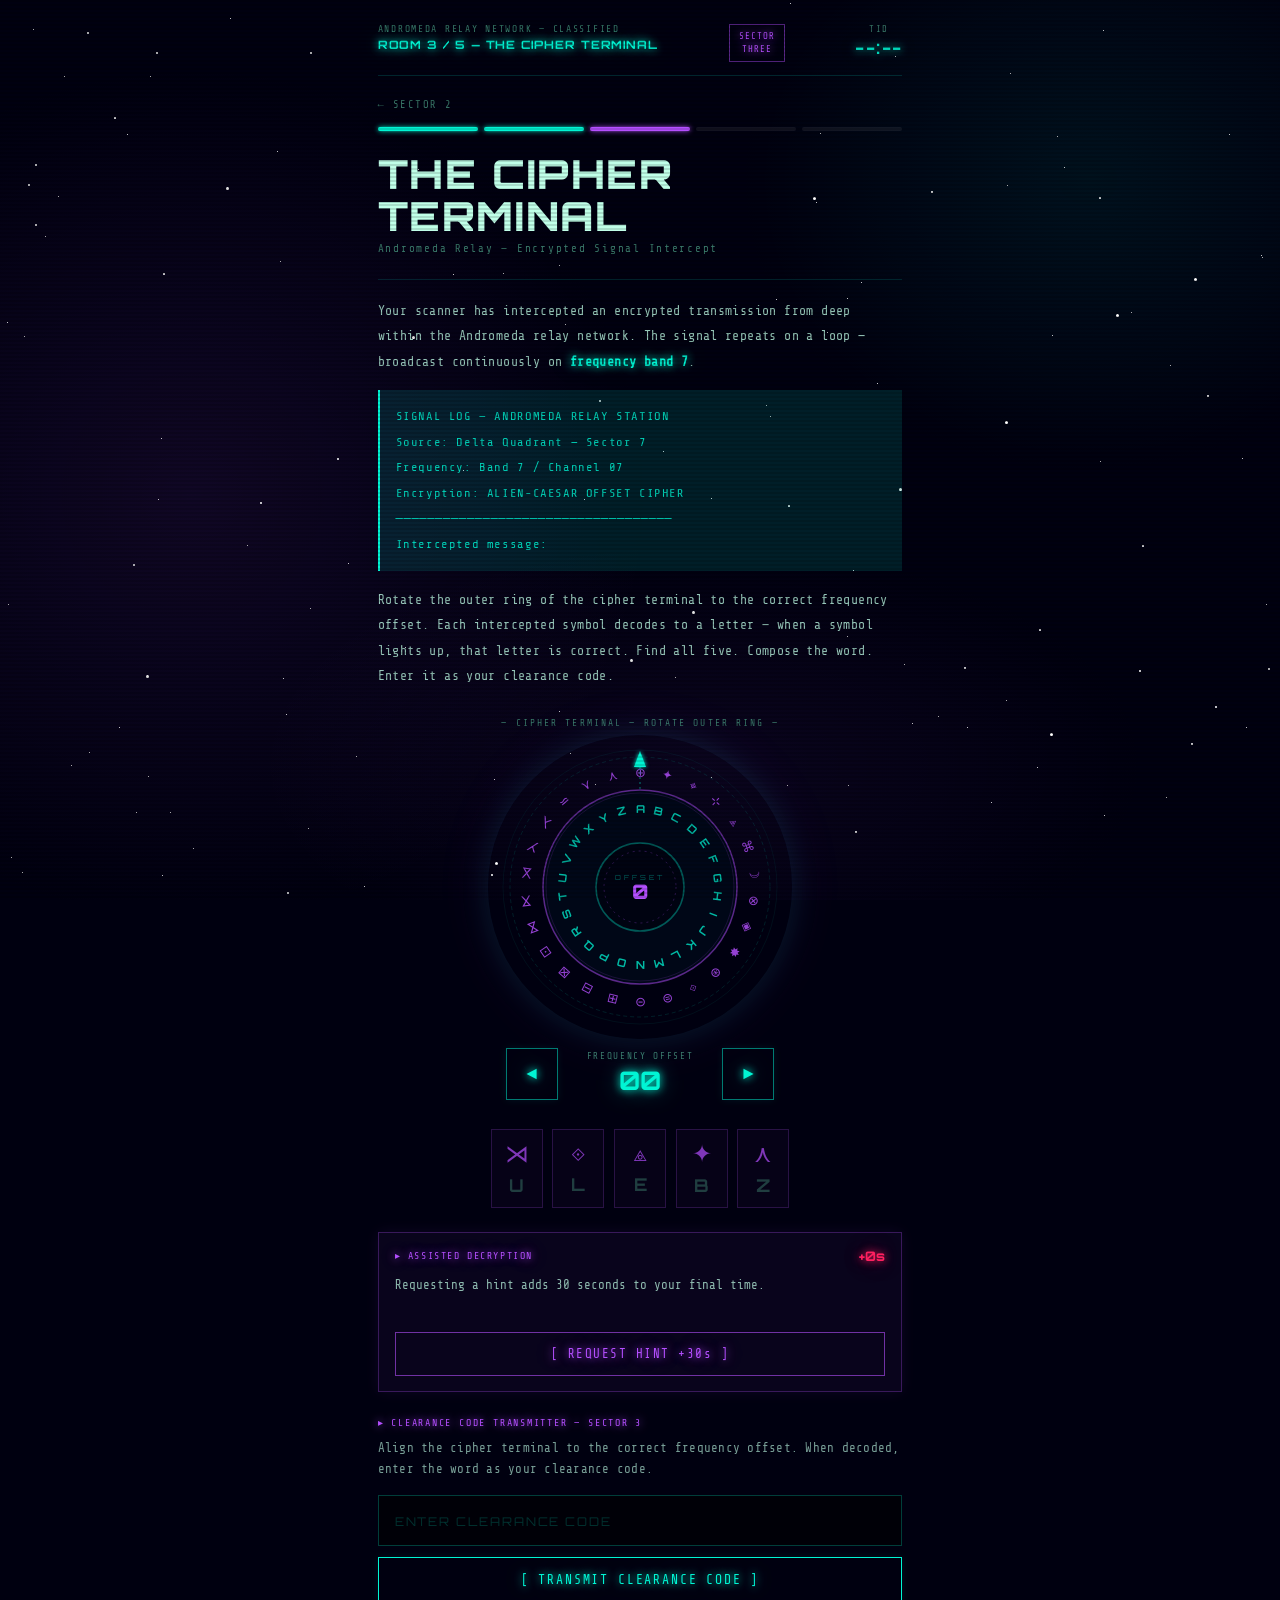
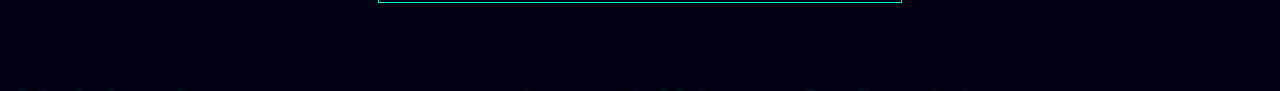
==== commit 6ffffa48: "Hints tillagda med tidstillägg i Room 3" ====
--- a/index.html
+++ b/index.html
@@ -1,9 +1,9 @@
 <!DOCTYPE html>
-<html lang="sv">
+<html lang="en">
 <head>
   <meta charset="UTF-8">
   <meta name="viewport" content="width=device-width, initial-scale=1.0">
-  <title>Rum 3 — Chifferterminalen</title>
+  <title>Room 3 — The Cipher Terminal</title>
   <link rel="preconnect" href="https://fonts.googleapis.com">
   <link href="https://fonts.googleapis.com/css2?family=Orbitron:wght@400;700;900&family=Share+Tech+Mono&display=swap" rel="stylesheet">
   <link rel="stylesheet" href="style.css">
@@ -15,17 +15,17 @@
 
     <div class="room-header">
       <div>
-        <div class="room-meta">ANDROMEDA RELÄTNÄTVERK — HEMLIGT</div>
-        <div class="room-title-line">RUM 3 / 5 — CHIFFERTERMINALEN</div>
+        <div class="room-meta">ANDROMEDA RELAY NETWORK — CLASSIFIED</div>
+        <div class="room-title-line">ROOM 3 / 5 — THE CIPHER TERMINAL</div>
       </div>
-      <div class="sector-badge">SEKTOR<br>TRE</div>
+      <div class="sector-badge">SECTOR<br>THREE</div>
       <div class="timer-wrap">
         <span class="timer-label">TID</span>
         <span class="timer-display" id="timer-display">--:--</span>
       </div>
     </div>
 
-    <a href="#" id="back-link" class="back-link">← SEKTOR 2</a>
+    <a href="#" id="back-link" class="back-link">← SECTOR 2</a>
 
     <div class="track">
       <div class="tick done"></div>
@@ -35,32 +35,32 @@
       <div class="tick"></div>
     </div>
 
-    <h1 class="room-main-title">CHIFFE<br>TERMINALEN</h1>
-    <p class="room-sub">Andromeda-relät — Krypterad signalintercept</p>
+    <h1 class="room-main-title">THE CIPHER<br>TERMINAL</h1>
+    <p class="room-sub">Andromeda Relay — Encrypted Signal Intercept</p>
 
     <hr class="rule">
 
     <div class="narrative">
-      Din scanner har fångat upp en krypterad transmission från djupet av Andromeda-relätnätverket.
-      Signalen upprepas i en loop — sänds kontinuerligt på <strong class="highlight">frekvensband 7</strong>.
+      Your scanner has intercepted an encrypted transmission from deep within the Andromeda relay network.
+      The signal repeats on a loop — broadcast continuously on <strong class="highlight">frequency band 7</strong>.
 
       <span class="clue-block">
-        SIGNALLOGG — ANDROMEDA RELÄTSTATION<br>
-        Källa: Deltakvadrant — Sektor 7<br>
-        Frekvens: Band 7 / Kanal 07<br>
-        Kryptering: ALIEN-CAESAR FÖRSKJUTNINGSCHIFFRER<br>
+        SIGNAL LOG — ANDROMEDA RELAY STATION<br>
+        Source: Delta Quadrant — Sector 7<br>
+        Frequency: Band 7 / Channel 07<br>
+        Encryption: ALIEN-CAESAR OFFSET CIPHER<br>
         ───────────────────────────────────<br>
-        Avlyssnat meddelande:
+        Intercepted message:
       </span>
 
-      Rotera den yttre ringen på chifferterminalen till rätt frekvensförskjutning.
-      Varje avlyssnat tecken avkodas till en bokstav — när ett tecken lyser upp är den bokstaven rätt.
-      Hitta alla fem. Bilda ordet. Ange det som din behörighetskod.
+      Rotate the outer ring of the cipher terminal to the correct frequency offset.
+      Each intercepted symbol decodes to a letter — when a symbol lights up, that letter is correct.
+      Find all five. Compose the word. Enter it as your clearance code.
     </div>
 
     <!-- Cipher wheel -->
     <div class="wheel-section">
-      <div class="wheel-label">— CHIFFERTERMINALEN — ROTERA YTTRE RINGEN —</div>
+      <div class="wheel-label">— CIPHER TERMINAL — ROTATE OUTER RING —</div>
 
       <div class="wheel-wrapper">
         <div class="wheel-glow-ring"></div>
@@ -84,7 +84,7 @@
           <circle cx="140" cy="140" r="36" fill="none" stroke="rgba(180,79,255,0.25)" stroke-width="1" stroke-dasharray="2 4"/>
 
           <!-- Center text -->
-          <text x="140" y="133" text-anchor="middle" fill="rgba(0,245,212,0.4)" font-family="Orbitron,sans-serif" font-size="7" letter-spacing="3">FÖRSKJ.</text>
+          <text x="140" y="133" text-anchor="middle" fill="rgba(0,245,212,0.4)" font-family="Orbitron,sans-serif" font-size="7" letter-spacing="3">OFFSET</text>
           <text id="center-offset" x="140" y="152" text-anchor="middle" fill="#b44fff" font-family="Orbitron,sans-serif" font-size="20" font-weight="900">0</text>
 
           <!-- Indicator pointer -->
@@ -108,7 +108,7 @@
       <div class="wheel-controls">
         <button class="rotate-btn" id="btn-left" onclick="rotate(-1)">◄</button>
         <div class="offset-display">
-          <span class="offset-label">FREKVENSFÖRSKJUTNING</span>
+          <span class="offset-label">FREQUENCY OFFSET</span>
           <span class="offset-value" id="offset-display">00</span>
         </div>
         <button class="rotate-btn" id="btn-right" onclick="rotate(1)">►</button>
@@ -118,14 +118,24 @@
     <!-- Symbol grid: each ciphertext symbol + its current decoded letter -->
     <div class="symbol-grid" id="symbol-grid"></div>
 
+    <!-- Hints -->
+    <div class="hint-panel">
+      <div class="hint-header">
+        <span class="hint-label">▸ ASSISTED DECRYPTION</span>
+        <span class="hint-penalty" id="hint-penalty">+00s</span>
+      </div>
+      <p class="hint-copy" id="hint-text">Requesting a hint adds 30 seconds to your final time.</p>
+      <button class="hint-btn" id="hint-button" type="button">[ REQUEST HINT +30s ]</button>
+    </div>
+
     <!-- Answer -->
     <div class="puzzle">
-      <span class="puzzle-label">▸ BEHÖRIGHETSKOD — SEKTOR 3</span>
-      <p class="puzzle-q">Ställ in chifferterminalen på rätt frekvensförskjutning. När tecknen lyser upp — bilda ordet och ange det som din behörighetskod.</p>
-      <input type="text" id="answer" class="answer-input" placeholder="ANGE BEHÖRIGHETSKOD"
+      <span class="puzzle-label">▸ CLEARANCE CODE TRANSMITTER — SECTOR 3</span>
+      <p class="puzzle-q">Align the cipher terminal to the correct frequency offset. When decoded, enter the word as your clearance code.</p>
+      <input type="text" id="answer" class="answer-input" placeholder="ENTER CLEARANCE CODE"
              maxlength="10" autocomplete="off" autocorrect="off"
              autocapitalize="characters" spellcheck="false">
-      <button class="confirm-btn" onclick="checkAnswer()">[ SKICKA BEHÖRIGHETSKOD ]</button>
+      <button class="confirm-btn" onclick="checkAnswer()">[ TRANSMIT CLEARANCE CODE ]</button>
       <p class="feedback" id="feedback"></p>
     </div>
 
--- a/style.css
+++ b/style.css
@@ -535,6 +535,73 @@
   50%       { box-shadow: 0 0 26px rgba(0,245,212,0.45); }
 }
 
+/* ── Hint section ────────────────────────────────────────────────────────── */
+.hint-panel {
+  margin: 1.4rem 0 1.6rem;
+  padding: 0.9rem 1rem;
+  border: 1px solid rgba(180,79,255,0.28);
+  background: rgba(180,79,255,0.05);
+  box-shadow: 0 0 14px rgba(180,79,255,0.08);
+}
+
+.hint-header {
+  display: flex;
+  justify-content: space-between;
+  align-items: center;
+  gap: 1rem;
+  margin-bottom: 0.7rem;
+}
+
+.hint-label {
+  font-size: 0.62rem;
+  letter-spacing: 0.16em;
+  color: var(--purple);
+  text-shadow: var(--glow-purple);
+}
+
+.hint-penalty {
+  flex-shrink: 0;
+  font-family: 'Orbitron', sans-serif;
+  font-size: 0.82rem;
+  font-weight: 700;
+  color: var(--red);
+  text-shadow: var(--glow-red);
+}
+
+.hint-copy {
+  min-height: 2.8rem;
+  font-size: 0.78rem;
+  line-height: 1.7;
+  color: rgba(192,255,232,0.72);
+  margin-bottom: 0.8rem;
+}
+
+.hint-btn {
+  width: 100%;
+  min-height: 44px;
+  background: none;
+  border: 1px solid rgba(180,79,255,0.6);
+  color: var(--purple);
+  font-family: 'Share Tech Mono', monospace;
+  font-size: 0.78rem;
+  padding: 0.75rem;
+  letter-spacing: 0.12em;
+  cursor: pointer;
+  text-shadow: var(--glow-purple);
+  transition: all 0.3s;
+}
+
+.hint-btn:hover:not(:disabled) {
+  background: var(--purple-dim);
+  box-shadow: var(--glow-purple);
+}
+
+.hint-btn:disabled {
+  cursor: not-allowed;
+  opacity: 0.48;
+  text-shadow: none;
+}
+
 /* ── Answer section ──────────────────────────────────────────────────────── */
 .puzzle { margin-top: 1.6rem; }
 
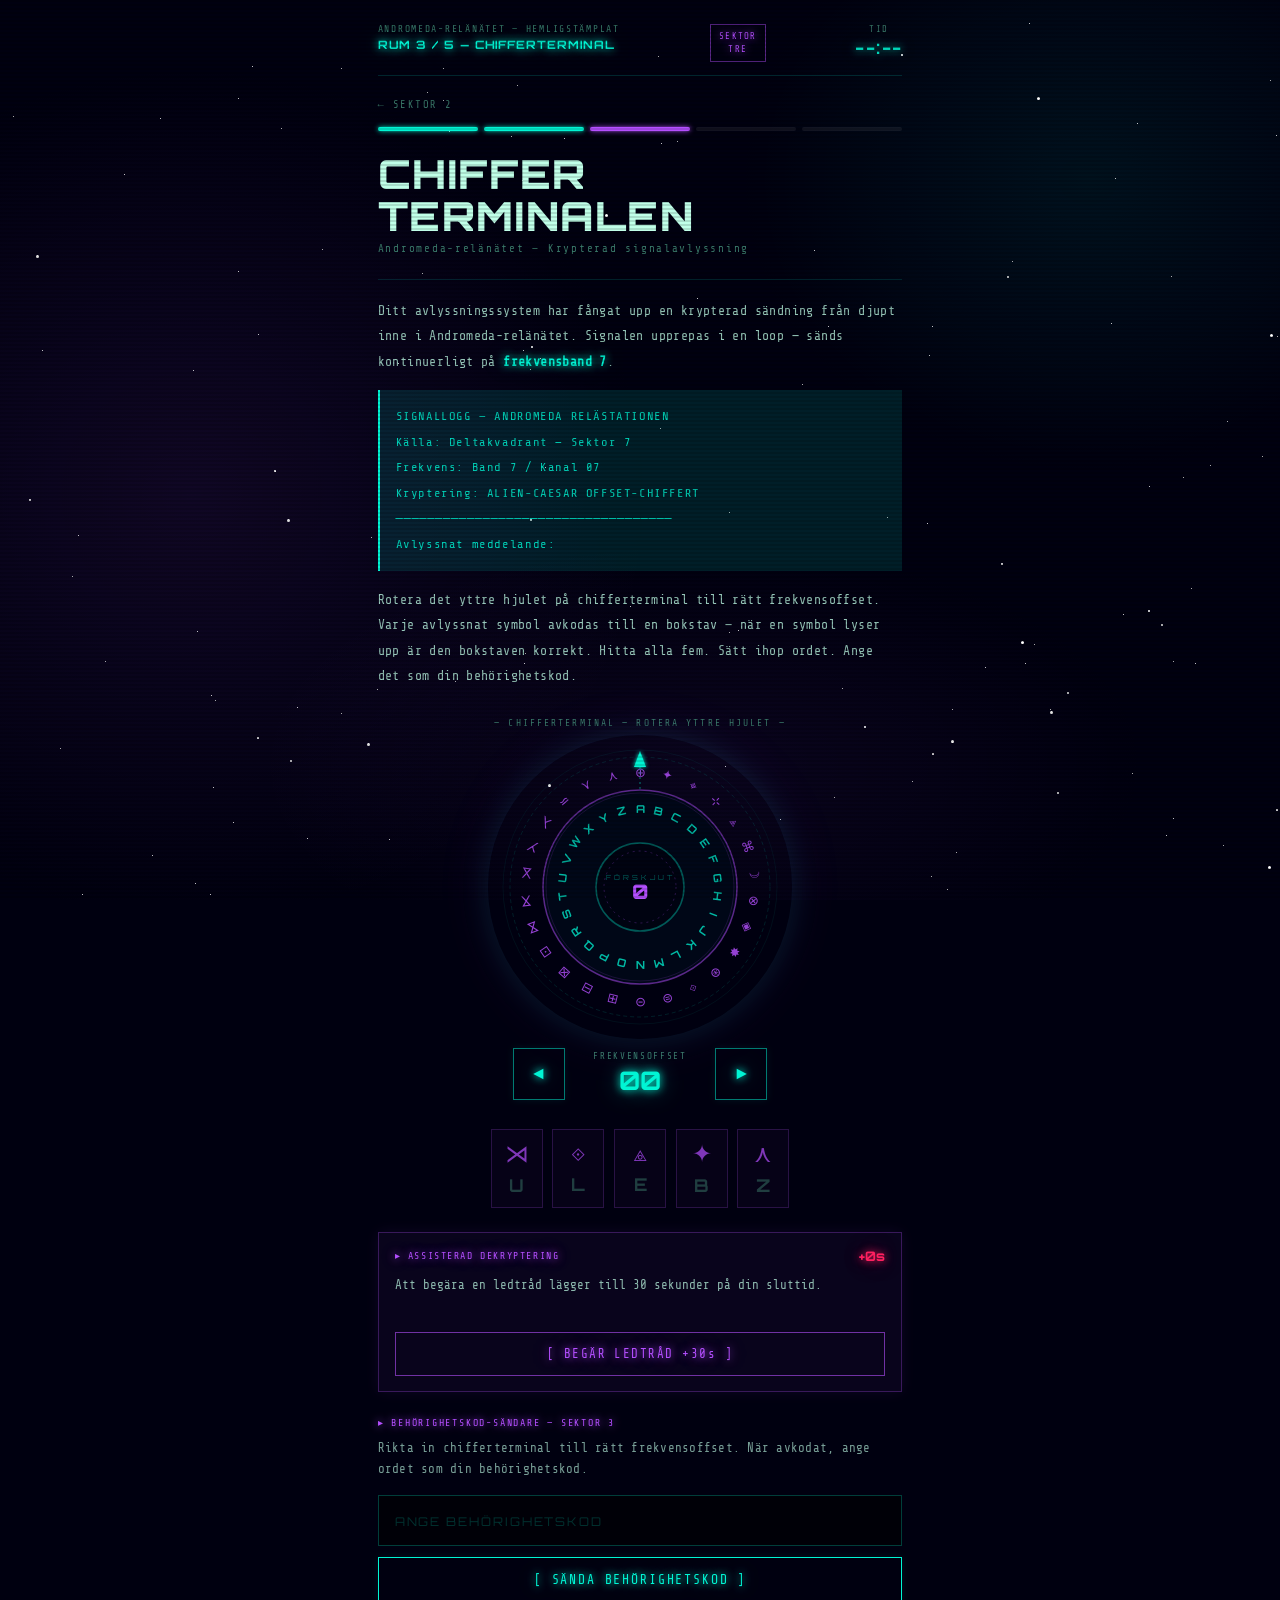
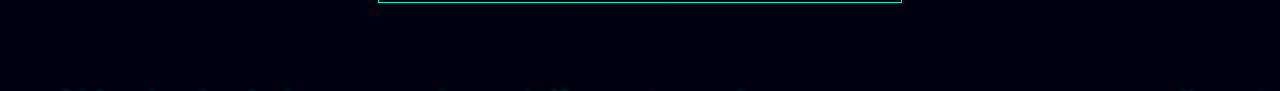
==== commit db896e0b: "Översätt spelet till svenska Co-Authored-By: Claude Sonnet 4.6 <noreply@anthropic.com>" ====
--- a/index.html
+++ b/index.html
@@ -1,9 +1,9 @@
 <!DOCTYPE html>
-<html lang="en">
+<html lang="sv">
 <head>
   <meta charset="UTF-8">
   <meta name="viewport" content="width=device-width, initial-scale=1.0">
-  <title>Room 3 — The Cipher Terminal</title>
+  <title>Rum 3 — Chifferterminal</title>
   <link rel="preconnect" href="https://fonts.googleapis.com">
   <link href="https://fonts.googleapis.com/css2?family=Orbitron:wght@400;700;900&family=Share+Tech+Mono&display=swap" rel="stylesheet">
   <link rel="stylesheet" href="style.css">
@@ -15,17 +15,17 @@
 
     <div class="room-header">
       <div>
-        <div class="room-meta">ANDROMEDA RELAY NETWORK — CLASSIFIED</div>
-        <div class="room-title-line">ROOM 3 / 5 — THE CIPHER TERMINAL</div>
+        <div class="room-meta">ANDROMEDA-RELÄNÄTET — HEMLIGSTÄMPLAT</div>
+        <div class="room-title-line">RUM 3 / 5 — CHIFFERTERMINAL</div>
       </div>
-      <div class="sector-badge">SECTOR<br>THREE</div>
+      <div class="sector-badge">SEKTOR<br>TRE</div>
       <div class="timer-wrap">
         <span class="timer-label">TID</span>
         <span class="timer-display" id="timer-display">--:--</span>
       </div>
     </div>
 
-    <a href="#" id="back-link" class="back-link">← SECTOR 2</a>
+    <a href="#" id="back-link" class="back-link">← SEKTOR 2</a>
 
     <div class="track">
       <div class="tick done"></div>
@@ -35,32 +35,32 @@
       <div class="tick"></div>
     </div>
 
-    <h1 class="room-main-title">THE CIPHER<br>TERMINAL</h1>
-    <p class="room-sub">Andromeda Relay — Encrypted Signal Intercept</p>
+    <h1 class="room-main-title">CHIFFER<br>TERMINALEN</h1>
+    <p class="room-sub">Andromeda-relänätet — Krypterad signalavlyssning</p>
 
     <hr class="rule">
 
     <div class="narrative">
-      Your scanner has intercepted an encrypted transmission from deep within the Andromeda relay network.
-      The signal repeats on a loop — broadcast continuously on <strong class="highlight">frequency band 7</strong>.
+      Ditt avlyssningssystem har fångat upp en krypterad sändning från djupt inne i Andromeda-relänätet.
+      Signalen upprepas i en loop — sänds kontinuerligt på <strong class="highlight">frekvensband 7</strong>.
 
       <span class="clue-block">
-        SIGNAL LOG — ANDROMEDA RELAY STATION<br>
-        Source: Delta Quadrant — Sector 7<br>
-        Frequency: Band 7 / Channel 07<br>
-        Encryption: ALIEN-CAESAR OFFSET CIPHER<br>
+        SIGNALLOGG — ANDROMEDA RELÄSTATIONEN<br>
+        Källa: Deltakvadrant — Sektor 7<br>
+        Frekvens: Band 7 / Kanal 07<br>
+        Kryptering: ALIEN-CAESAR OFFSET-CHIFFERT<br>
         ───────────────────────────────────<br>
-        Intercepted message:
+        Avlyssnat meddelande:
       </span>
 
-      Rotate the outer ring of the cipher terminal to the correct frequency offset.
-      Each intercepted symbol decodes to a letter — when a symbol lights up, that letter is correct.
-      Find all five. Compose the word. Enter it as your clearance code.
+      Rotera det yttre hjulet på chifferterminal till rätt frekvensoffset.
+      Varje avlyssnat symbol avkodas till en bokstav — när en symbol lyser upp är den bokstaven korrekt.
+      Hitta alla fem. Sätt ihop ordet. Ange det som din behörighetskod.
     </div>
 
     <!-- Cipher wheel -->
     <div class="wheel-section">
-      <div class="wheel-label">— CIPHER TERMINAL — ROTATE OUTER RING —</div>
+      <div class="wheel-label">— CHIFFERTERMINAL — ROTERA YTTRE HJULET —</div>
 
       <div class="wheel-wrapper">
         <div class="wheel-glow-ring"></div>
@@ -84,7 +84,7 @@
           <circle cx="140" cy="140" r="36" fill="none" stroke="rgba(180,79,255,0.25)" stroke-width="1" stroke-dasharray="2 4"/>
 
           <!-- Center text -->
-          <text x="140" y="133" text-anchor="middle" fill="rgba(0,245,212,0.4)" font-family="Orbitron,sans-serif" font-size="7" letter-spacing="3">OFFSET</text>
+          <text x="140" y="133" text-anchor="middle" fill="rgba(0,245,212,0.4)" font-family="Orbitron,sans-serif" font-size="7" letter-spacing="3">FÖRSKJUT</text>
           <text id="center-offset" x="140" y="152" text-anchor="middle" fill="#b44fff" font-family="Orbitron,sans-serif" font-size="20" font-weight="900">0</text>
 
           <!-- Indicator pointer -->
@@ -108,7 +108,7 @@
       <div class="wheel-controls">
         <button class="rotate-btn" id="btn-left" onclick="rotate(-1)">◄</button>
         <div class="offset-display">
-          <span class="offset-label">FREQUENCY OFFSET</span>
+          <span class="offset-label">FREKVENSOFFSET</span>
           <span class="offset-value" id="offset-display">00</span>
         </div>
         <button class="rotate-btn" id="btn-right" onclick="rotate(1)">►</button>
@@ -121,21 +121,21 @@
     <!-- Hints -->
     <div class="hint-panel">
       <div class="hint-header">
-        <span class="hint-label">▸ ASSISTED DECRYPTION</span>
+        <span class="hint-label">▸ ASSISTERAD DEKRYPTERING</span>
         <span class="hint-penalty" id="hint-penalty">+00s</span>
       </div>
-      <p class="hint-copy" id="hint-text">Requesting a hint adds 30 seconds to your final time.</p>
-      <button class="hint-btn" id="hint-button" type="button">[ REQUEST HINT +30s ]</button>
+      <p class="hint-copy" id="hint-text">Att begära en ledtråd lägger till 30 sekunder på din sluttid.</p>
+      <button class="hint-btn" id="hint-button" type="button">[ BEGÄR LEDTRÅD +30s ]</button>
     </div>
 
     <!-- Answer -->
     <div class="puzzle">
-      <span class="puzzle-label">▸ CLEARANCE CODE TRANSMITTER — SECTOR 3</span>
-      <p class="puzzle-q">Align the cipher terminal to the correct frequency offset. When decoded, enter the word as your clearance code.</p>
-      <input type="text" id="answer" class="answer-input" placeholder="ENTER CLEARANCE CODE"
+      <span class="puzzle-label">▸ BEHÖRIGHETSKOD-SÄNDARE — SEKTOR 3</span>
+      <p class="puzzle-q">Rikta in chifferterminal till rätt frekvensoffset. När avkodat, ange ordet som din behörighetskod.</p>
+      <input type="text" id="answer" class="answer-input" placeholder="ANGE BEHÖRIGHETSKOD"
              maxlength="10" autocomplete="off" autocorrect="off"
              autocapitalize="characters" spellcheck="false">
-      <button class="confirm-btn" onclick="checkAnswer()">[ TRANSMIT CLEARANCE CODE ]</button>
+      <button class="confirm-btn" onclick="checkAnswer()">[ SÄNDA BEHÖRIGHETSKOD ]</button>
       <p class="feedback" id="feedback"></p>
     </div>
 
